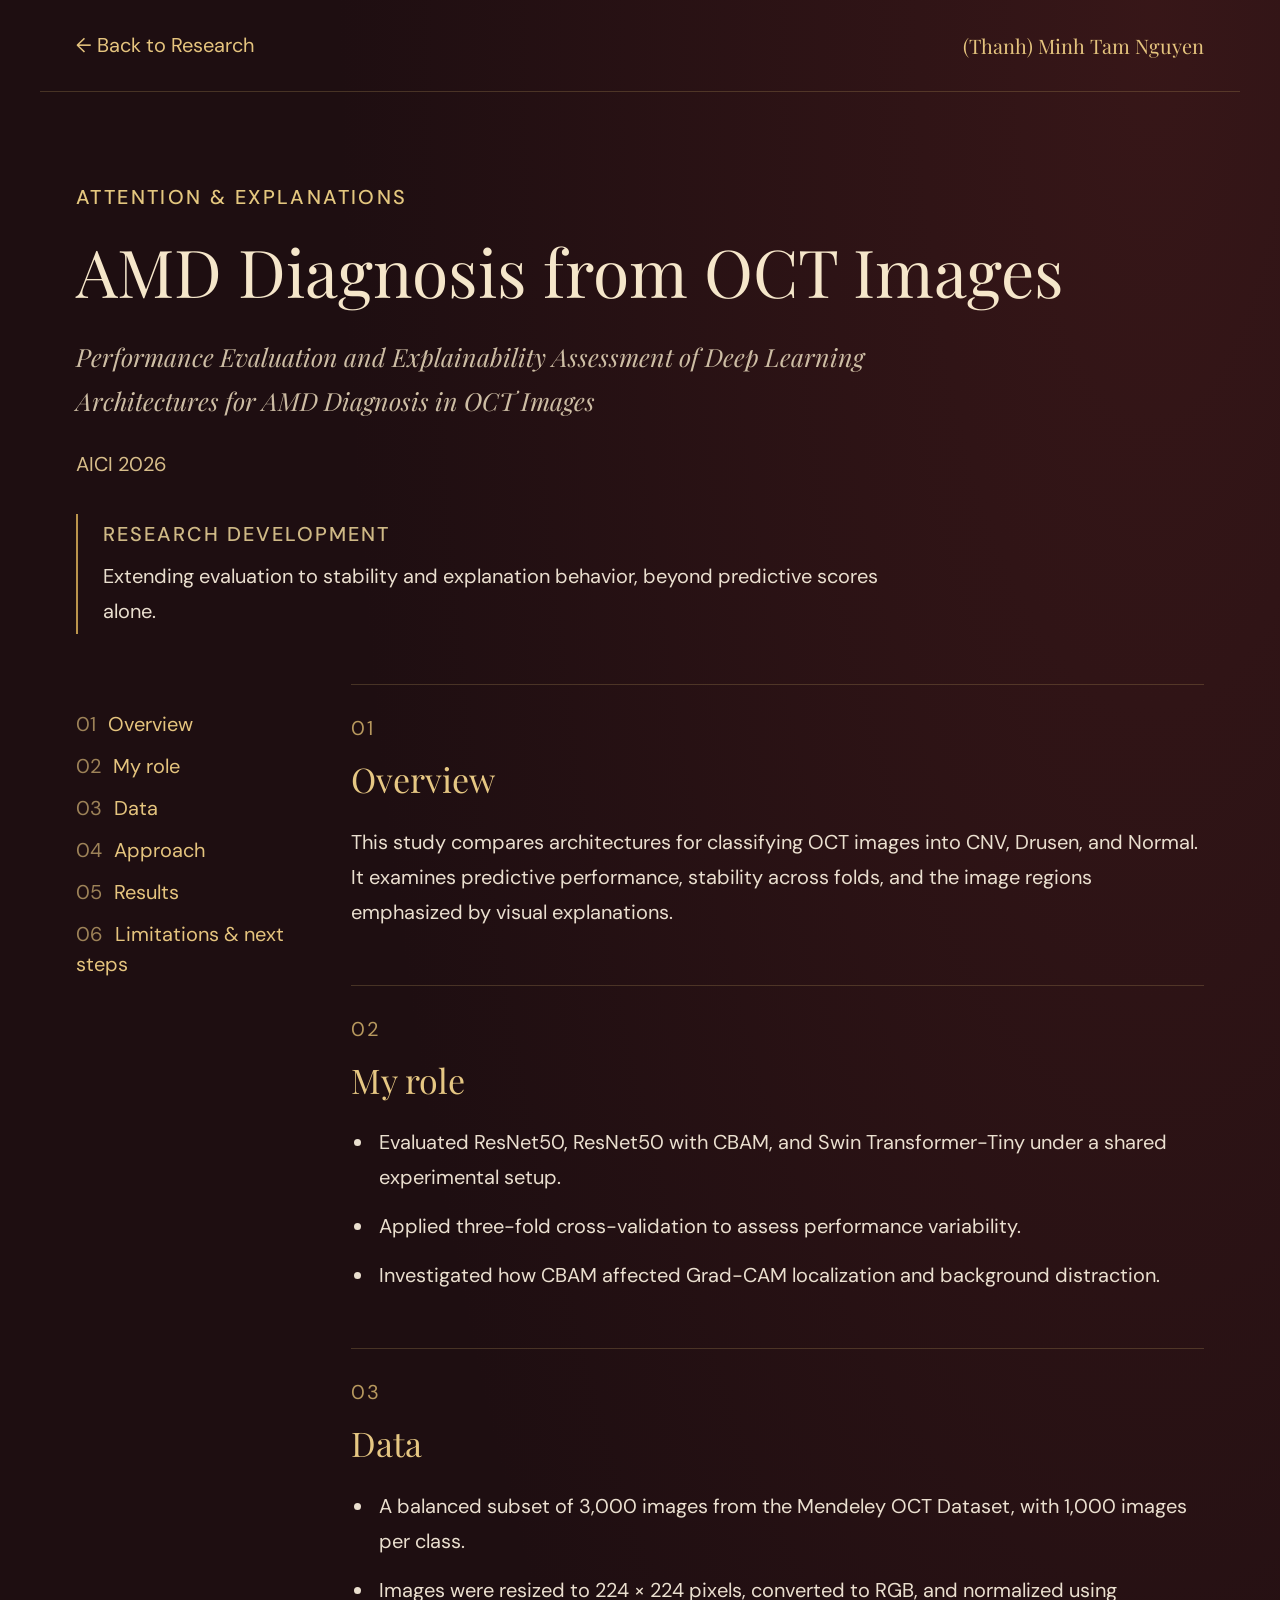
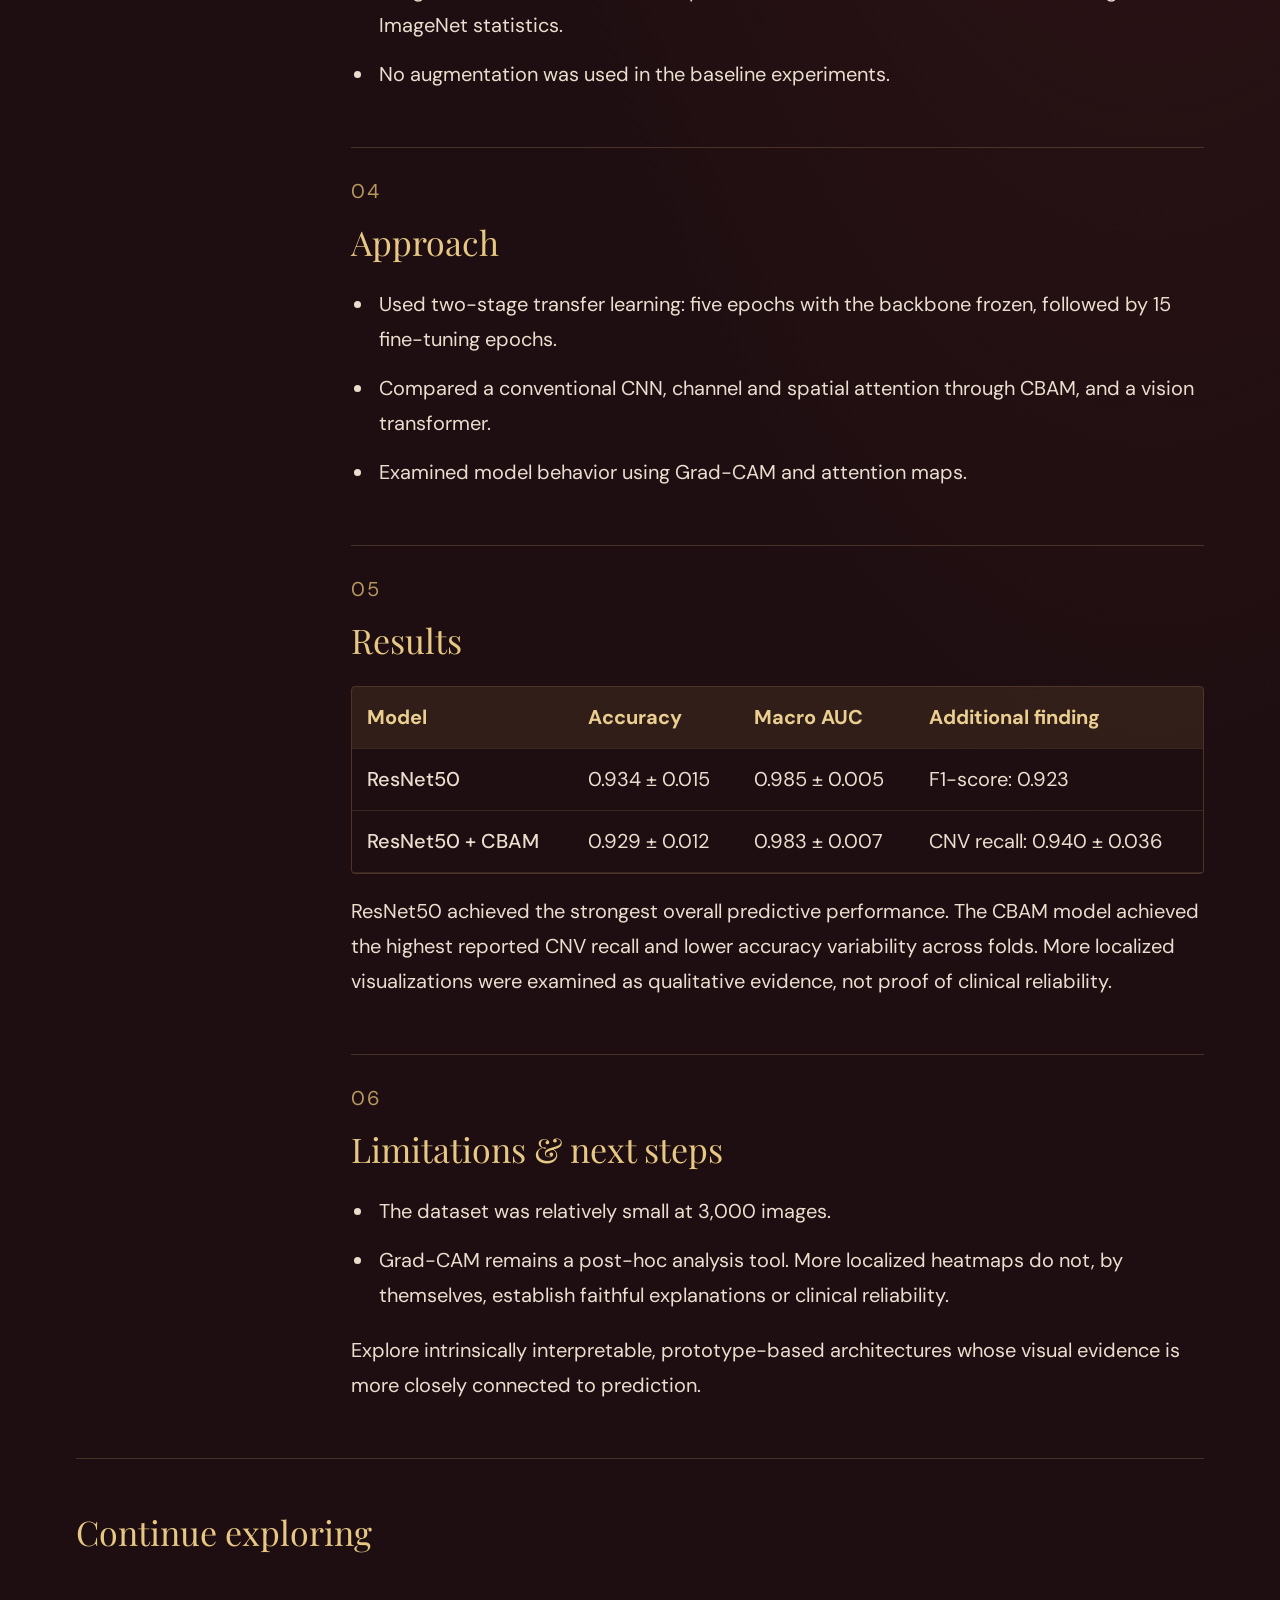
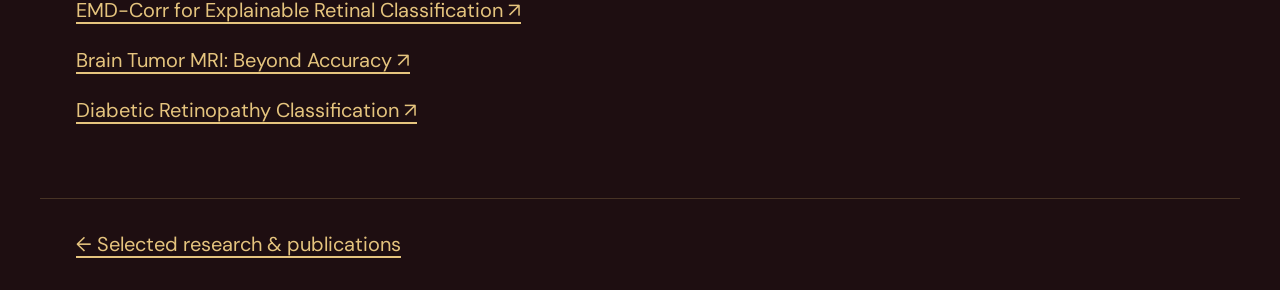
==== projects/amd-oct.html @ cfe6b87f "Add featured EMD-Corr research and four detailed project pages" ====
<!doctype html><html lang="en"><head><meta charset="utf-8"><meta name="viewport" content="width=device-width,initial-scale=1"><meta name="description" content="Comparing CNN, attention-enhanced CNN, and transformer models through cross-validation and visual explanations."><meta name="theme-color" content="#260c10"><title>AMD Diagnosis from OCT Images | (Thanh) Minh Tam Nguyen</title><link rel="stylesheet" href="../project.css"></head><body class="project-page">
<a class="skip-project" href="#project-content">Skip to project</a><header class="project-header"><a href="../index.html#papers">← Back to Research</a><a class="project-owner" href="../index.html">(Thanh) Minh Tam Nguyen</a></header>
<main id="project-content"><div class="project-hero"><p class="research-badge">Attention &amp; explanations</p><h1>AMD Diagnosis from OCT Images</h1><p class="project-paper">Performance Evaluation and Explainability Assessment of Deep Learning Architectures for AMD Diagnosis in OCT Images</p><p class="research-venue">AICI 2026</p><div class="project-development"><span>Research development</span><p>Extending evaluation to stability and explanation behavior, beyond predictive scores alone.</p></div></div>
<div class="project-layout"><nav class="project-toc" aria-label="Project contents"><a href="#overview"><span>01</span>Overview</a><a href="#role"><span>02</span>My role</a><a href="#data"><span>03</span>Data</a><a href="#approach"><span>04</span>Approach</a><a href="#results"><span>05</span>Results</a><a href="#limitations"><span>06</span>Limitations &amp; next steps</a></nav><div class="project-body"><section id="overview"><p class="project-number">01</p><h2>Overview</h2><p>This study compares architectures for classifying OCT images into CNV, Drusen, and Normal. It examines predictive performance, stability across folds, and the image regions emphasized by visual explanations.</p></section><section id="role"><p class="project-number">02</p><h2>My role</h2><ul><li>Evaluated ResNet50, ResNet50 with CBAM, and Swin Transformer-Tiny under a shared experimental setup.</li><li>Applied three-fold cross-validation to assess performance variability.</li><li>Investigated how CBAM affected Grad-CAM localization and background distraction.</li></ul></section><section id="data"><p class="project-number">03</p><h2>Data</h2><ul><li>A balanced subset of 3,000 images from the Mendeley OCT Dataset, with 1,000 images per class.</li><li>Images were resized to 224 × 224 pixels, converted to RGB, and normalized using ImageNet statistics.</li><li>No augmentation was used in the baseline experiments.</li></ul></section><section id="approach"><p class="project-number">04</p><h2>Approach</h2><ul><li>Used two-stage transfer learning: five epochs with the backbone frozen, followed by 15 fine-tuning epochs.</li><li>Compared a conventional CNN, channel and spatial attention through CBAM, and a vision transformer.</li><li>Examined model behavior using Grad-CAM and attention maps.</li></ul></section><section id="results"><p class="project-number">05</p><h2>Results</h2><div class="results-scroll" role="region" aria-label="Results table" tabindex="0"><table><thead><tr><th scope="col">Model</th><th scope="col">Accuracy</th><th scope="col">Macro AUC</th><th scope="col">Additional finding</th></tr></thead><tbody><tr><th scope="row">ResNet50</th><td>0.934 ± 0.015</td><td>0.985 ± 0.005</td><td>F1-score: 0.923</td></tr><tr><th scope="row">ResNet50 + CBAM</th><td>0.929 ± 0.012</td><td>0.983 ± 0.007</td><td>CNV recall: 0.940 ± 0.036</td></tr></tbody></table></div><p>ResNet50 achieved the strongest overall predictive performance. The CBAM model achieved the highest reported CNV recall and lower accuracy variability across folds. More localized visualizations were examined as qualitative evidence, not proof of clinical reliability.</p></section><section id="limitations"><p class="project-number">06</p><h2>Limitations &amp; next steps</h2><ul><li>The dataset was relatively small at 3,000 images.</li><li>Grad-CAM remains a post-hoc analysis tool. More localized heatmaps do not, by themselves, establish faithful explanations or clinical reliability.</li></ul><p>Explore intrinsically interpretable, prototype-based architectures whose visual evidence is more closely connected to prediction.</p></section></div></div>
<aside class="project-related" aria-label="Other research projects"><h2>Continue exploring</h2><a href="emd-corr.html">EMD-Corr for Explainable Retinal Classification ↗</a><a href="brain-mri.html">Brain Tumor MRI: Beyond Accuracy ↗</a><a href="diabetic-retinopathy.html">Diabetic Retinopathy Classification ↗</a></aside></main><footer class="project-footer"><a href="../index.html#papers">← Selected research & publications</a></footer></body></html>
---- project.css ----
@import url('https://fonts.googleapis.com/css2?family=DM+Sans:wght@400;500;600&family=Playfair+Display:ital,wght@0,400;0,500;1,400&display=swap');
/* Shared research cards and quiet, readable project pages. */
.selected-research{margin:35px 0 75px}.research-intro{max-width:760px}.cinematic .research-intro h3{font:400 clamp(32px,4vw,50px)/1.15 'Playfair Display',Georgia,serif;margin:0 0 22px}.research-intro em{color:#dec17d}.research-intro p,.research-card p,.research-comparison-note{font:400 20px/1.6 'DM Sans',sans-serif;color:#e0d6c6}
.research-path{display:grid;grid-template-columns:repeat(4,1fr);gap:20px;list-style:none;padding:0;margin:32px 0 40px}.research-path li{border-top:1px solid #a5875355;padding:18px 0}.research-path span,.research-badge{display:block;color:#e4c77f;font:500 20px/1.5 'DM Sans',sans-serif;letter-spacing:.12em;text-transform:uppercase}.research-path strong{display:block;font:400 23px/1.3 'Playfair Display',Georgia,serif;margin:12px 0}.research-path small{display:block;color:#c5b7a4;font:400 20px/1.5 'DM Sans',sans-serif}.research-path .research-path-latest{border-color:#e9c574}
.research-project-grid{display:grid;grid-template-columns:repeat(3,minmax(0,1fr));gap:22px}.research-card{display:flex;flex-direction:column;padding:28px;background:linear-gradient(145deg,#211b16f5,#180f10f5);border:1px solid #a587534d;border-radius:8px;min-width:0}.research-card.research-featured{grid-column:1/-1;display:grid;grid-template-columns:1.45fr 1fr;gap:40px;padding:38px;border:1px solid #d6b461;box-shadow:inset 0 0 40px #b6852420,0 8px 35px #0003;background:radial-gradient(ellipse at 100% 0,#9c652633,transparent 65%),#211514}.research-featured .research-badge{display:inline-block;border:1px solid #bda05d;padding:6px 12px;background:#9d76251a}.cinematic .research-card h3{font:400 29px/1.25 'Playfair Display',Georgia,serif;color:#f4e7cf;margin:15px 0}.cinematic .research-featured h3{font-size:clamp(32px,3.5vw,43px)}.research-card .research-venue{font-size:20px;color:#c5b7a4}.research-card .research-tags{font-size:20px;color:#d9be83}.research-link{display:inline-block;margin:12px 0 20px;color:#f0d28a;text-decoration:none;border-bottom:1px solid #a58753;padding:7px 0;font:500 20px/1.4 'DM Sans',sans-serif}.research-link:hover{color:#fff0ce;border-color:currentColor}.research-link:focus-visible{outline:2px solid #f0d28a;outline-offset:6px}.research-card-evidence{margin-top:auto;padding-top:22px;border-top:1px solid #a587533b}.research-featured .research-card-evidence{margin:0;align-self:center;padding:26px 0 26px 30px;border-top:0;border-left:1px solid #a5875366}.research-card-evidence>strong{display:block;color:#e9cc85;font:400 27px/1.3 'Playfair Display',Georgia,serif}.research-featured .research-card-evidence>strong{font-size:36px}.research-card-evidence>p{font-size:20px}.research-growth{margin-top:24px}.research-growth span,.project-development>span{display:block;font:500 20px/1.5 'DM Sans',sans-serif;color:#cfb986;letter-spacing:.1em;text-transform:uppercase;margin-bottom:10px}.research-comparison-note{font-size:20px;max-width:760px;margin-top:25px}.publication-heading{border-top:1px solid #ac8c464d;padding-top:35px}.cinematic .publication-heading h3{font:400 clamp(32px,4vw,46px)/1.2 'Playfair Display',Georgia,serif;margin:0}
.project-page{margin:0;background:radial-gradient(ellipse at 90% 0,#54202077,transparent 50%),#1e0e11;color:#eadfcf;font:400 20px/1.75 'DM Sans',sans-serif}.project-page *{box-sizing:border-box}.project-page a{color:#e5c47e;text-underline-offset:5px}.project-page a:focus-visible{outline:2px solid #e5c47e;outline-offset:5px}.project-header,.project-footer{max-width:1200px;margin:auto;padding:28px 36px;display:flex;justify-content:space-between;gap:24px;border-bottom:1px solid #a587534d}.project-header a{text-decoration:none;font-size:20px}.project-owner{font-family:'Playfair Display',Georgia,serif}.project-page main{max-width:1200px;margin:auto;padding:0 36px}.project-hero{max-width:1000px;padding:70px 0 50px}.project-hero h1{font:400 clamp(38px,5.4vw,66px)/1.15 'Playfair Display',Georgia,serif;margin:22px 0;color:#f5e6ca}.project-paper{max-width:850px;color:#cdbda4;font-family:'Playfair Display',Georgia,serif;font-style:italic;font-size:25px}.research-venue{color:#d7bd8a}.project-development{border-left:2px solid #bb944c;padding:5px 0 5px 25px;margin-top:32px;max-width:820px}.project-development p{margin:0}.project-layout{display:grid;grid-template-columns:225px minmax(0,1fr);gap:50px}.project-toc{position:sticky;top:25px;align-self:start;display:grid;gap:12px;padding:25px 0}.project-toc a{text-decoration:none;font-size:20px;line-height:1.5}.project-toc span{color:#9d8258;margin-right:12px}.project-body section{padding:26px 0 35px;border-top:1px solid #a587534d;scroll-margin-top:25px}.project-number{color:#b7985e;font-size:20px;letter-spacing:.1em;margin:0}.project-page h2{font:400 34px/1.25 'Playfair Display',Georgia,serif;color:#e6c783;margin:12px 0 24px}.project-body li{padding-left:5px;margin-bottom:14px}.project-body ul{padding-left:23px}.results-scroll{max-width:100%;overflow-x:auto;border:1px solid #a5875355;border-radius:4px}.results-scroll table{border-collapse:collapse;width:100%;text-align:left;font-size:20px;line-height:1.55}.results-scroll th,.results-scroll td{padding:15px;border-bottom:1px solid #a5875333;min-width:120px}.results-scroll thead{background:#b8944a1f;color:#ebcf90}.results-scroll tbody th{font-weight:500}.project-related{border-top:1px solid #a587534d;padding:40px 0;display:grid;gap:15px}.project-related a{font-size:20px}.project-footer{border-top:1px solid #a587534d;border-bottom:0;margin-top:30px}.skip-project{position:absolute;top:-100px;left:20px;padding:10px;background:#1e0e11}.skip-project:focus{top:10px}
@media(max-width:1100px){.research-project-grid{grid-template-columns:repeat(2,minmax(0,1fr))}.research-path{grid-template-columns:repeat(2,1fr)}.project-layout{grid-template-columns:180px minmax(0,1fr);gap:25px}}
@media(max-width:700px){.research-project-grid,.research-card.research-featured{grid-template-columns:1fr}.research-card,.research-card.research-featured{padding:24px}.research-card.research-featured{gap:12px}.research-featured .research-card-evidence{padding:22px 0 0;border-left:0;border-top:1px solid #a5875366}.research-path{gap:15px}.research-path strong{font-size:21px}.research-path small{font-size:20px}.project-header{flex-direction:column;gap:12px;padding:22px}.project-page main{padding:0 22px}.project-hero{padding:38px 0}.project-layout{display:block}.project-toc{position:static;grid-template-columns:1fr 1fr;border-top:1px solid #a587534d;margin-bottom:15px}.project-header a,.project-toc a{font-size:20px}.project-footer{padding:24px 22px}.project-page h2{font-size:30px}.project-paper{font-size:23px}}
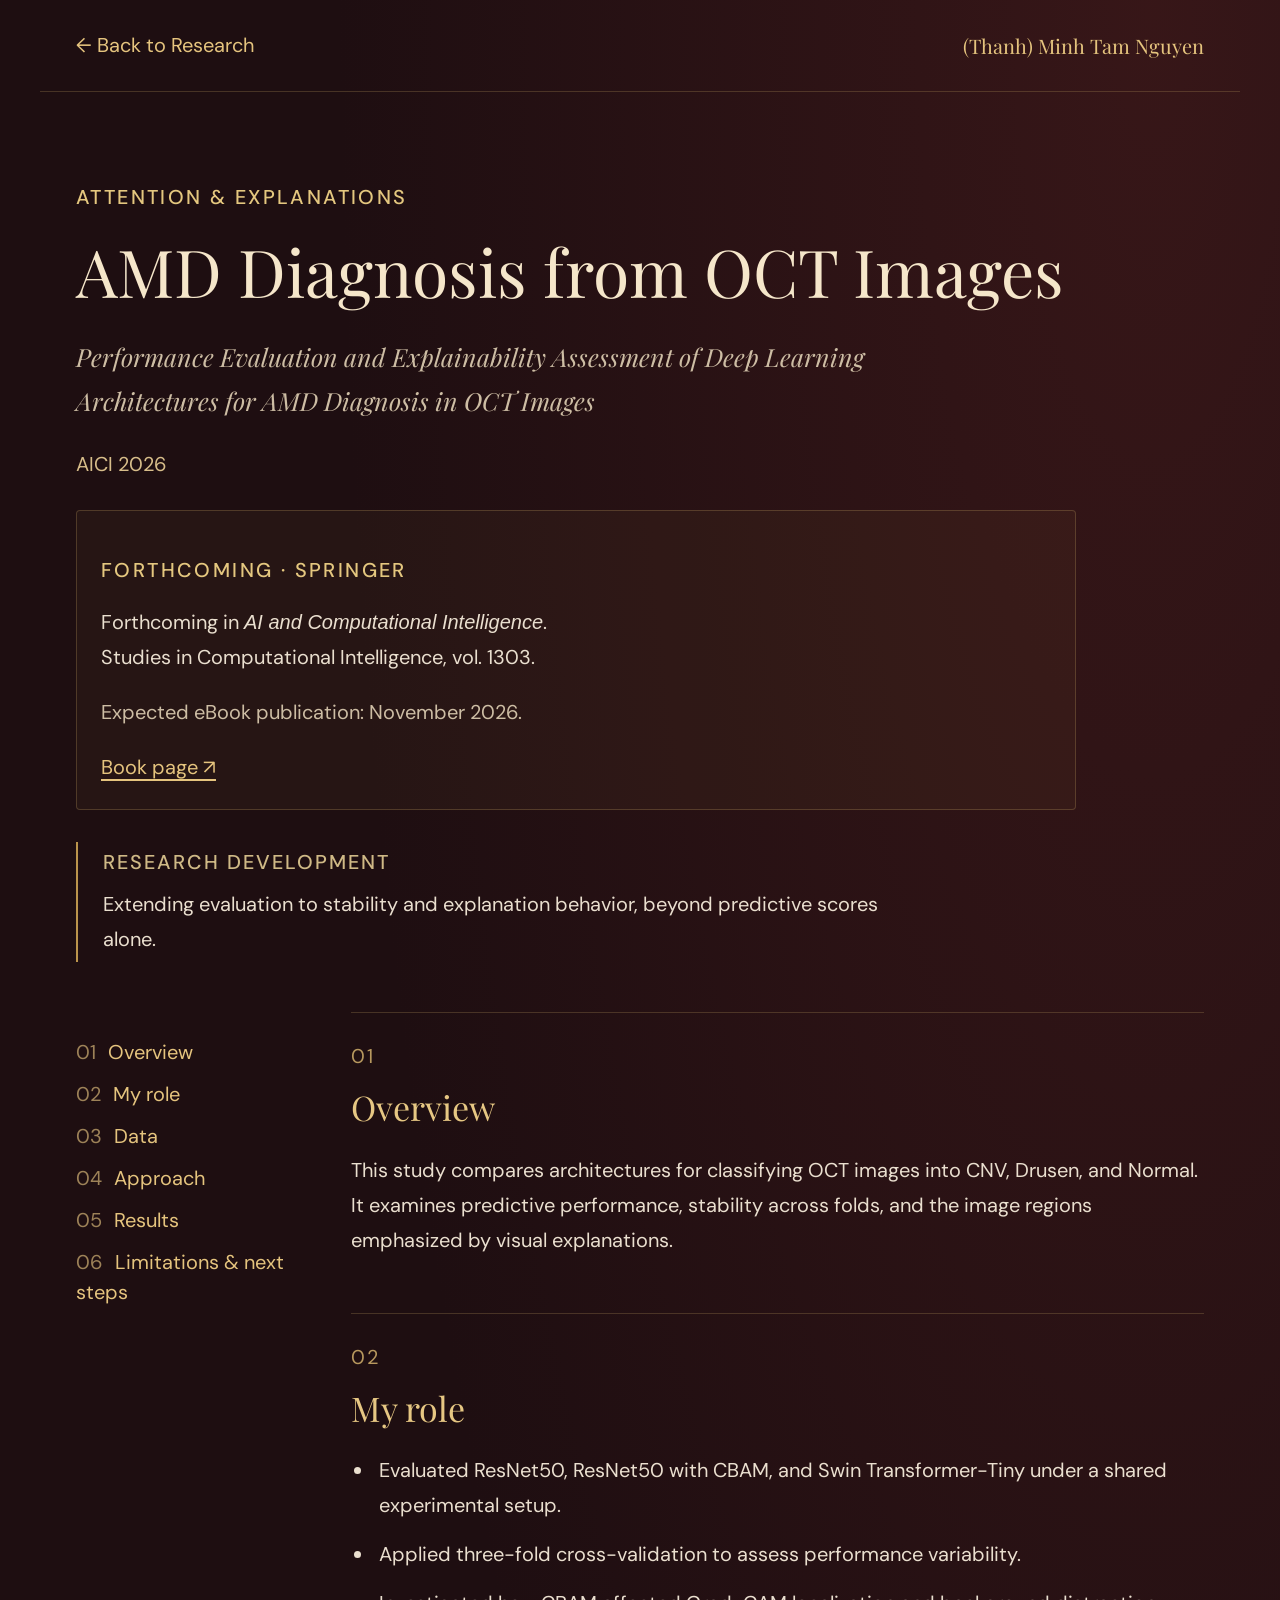
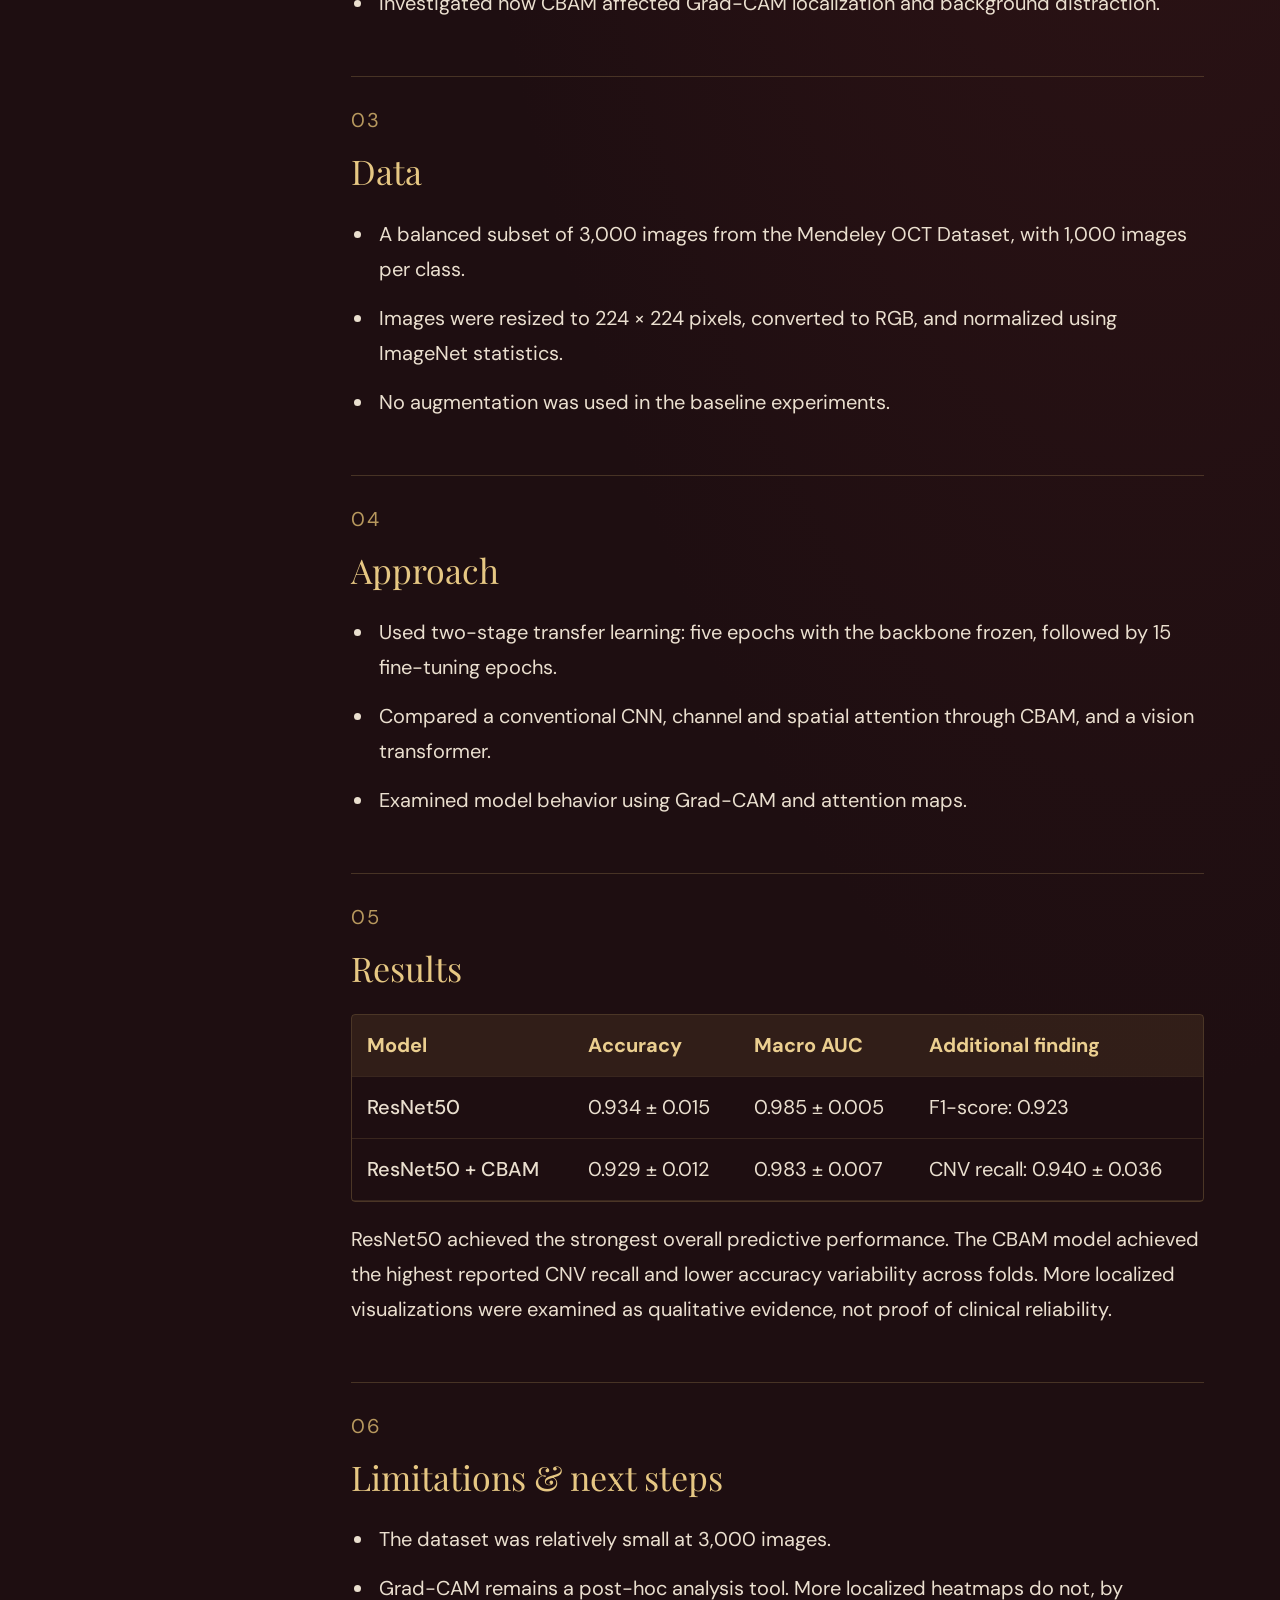
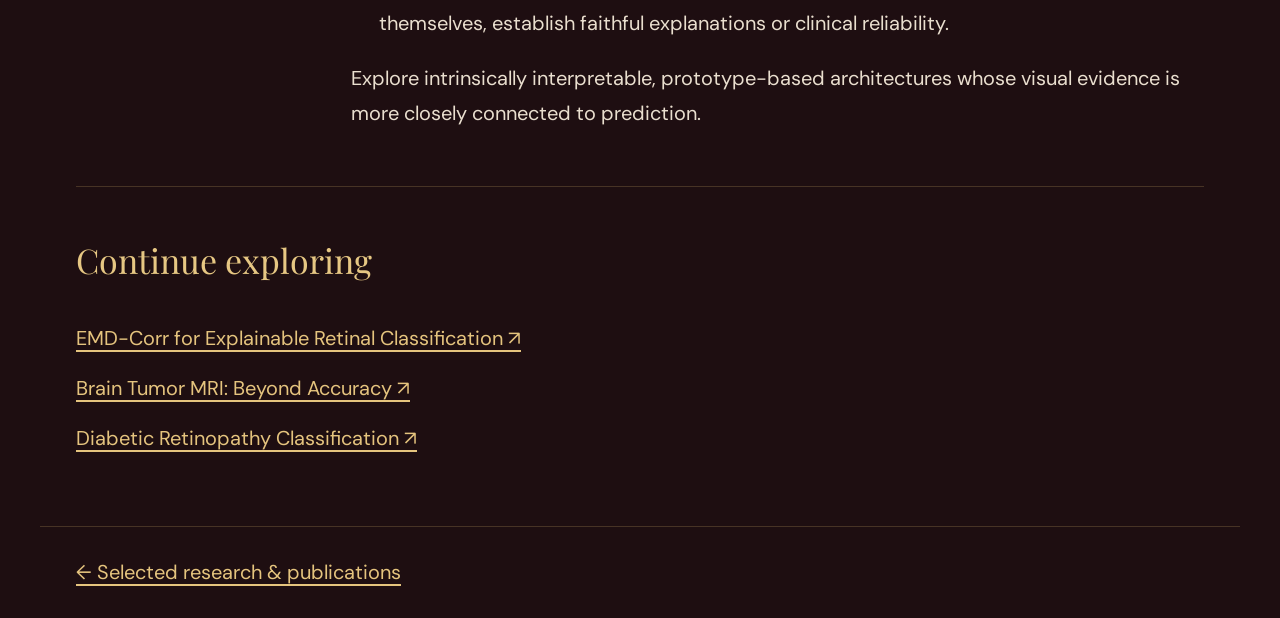
==== commit 4bbbd440: "Add forthcoming Springer book details for AICI and IFSA research" ====
--- a/projects/amd-oct.html
+++ b/projects/amd-oct.html
@@ -1,5 +1,5 @@
 <!doctype html><html lang="en"><head><meta charset="utf-8"><meta name="viewport" content="width=device-width,initial-scale=1"><meta name="description" content="Comparing CNN, attention-enhanced CNN, and transformer models through cross-validation and visual explanations."><meta name="theme-color" content="#260c10"><title>AMD Diagnosis from OCT Images | (Thanh) Minh Tam Nguyen</title><link rel="stylesheet" href="../project.css"></head><body class="project-page">
 <a class="skip-project" href="#project-content">Skip to project</a><header class="project-header"><a href="../index.html#papers">← Back to Research</a><a class="project-owner" href="../index.html">(Thanh) Minh Tam Nguyen</a></header>
-<main id="project-content"><div class="project-hero"><p class="research-badge">Attention &amp; explanations</p><h1>AMD Diagnosis from OCT Images</h1><p class="project-paper">Performance Evaluation and Explainability Assessment of Deep Learning Architectures for AMD Diagnosis in OCT Images</p><p class="research-venue">AICI 2026</p><div class="project-development"><span>Research development</span><p>Extending evaluation to stability and explanation behavior, beyond predictive scores alone.</p></div></div>
+<main id="project-content"><div class="project-hero"><p class="research-badge">Attention &amp; explanations</p><h1>AMD Diagnosis from OCT Images</h1><p class="project-paper">Performance Evaluation and Explainability Assessment of Deep Learning Architectures for AMD Diagnosis in OCT Images</p><p class="research-venue">AICI 2026</p><div class="project-publication"><p class="research-badge">Forthcoming · Springer</p><p>Forthcoming in <em>AI and Computational Intelligence</em>.<br>Studies in Computational Intelligence, vol. 1303.</p><p>Expected eBook publication: November 2026.</p><a href="https://link.springer.com/book/9783032391315" target="_blank" rel="noopener noreferrer">Book page &#8599;</a></div><div class="project-development"><span>Research development</span><p>Extending evaluation to stability and explanation behavior, beyond predictive scores alone.</p></div></div>
 <div class="project-layout"><nav class="project-toc" aria-label="Project contents"><a href="#overview"><span>01</span>Overview</a><a href="#role"><span>02</span>My role</a><a href="#data"><span>03</span>Data</a><a href="#approach"><span>04</span>Approach</a><a href="#results"><span>05</span>Results</a><a href="#limitations"><span>06</span>Limitations &amp; next steps</a></nav><div class="project-body"><section id="overview"><p class="project-number">01</p><h2>Overview</h2><p>This study compares architectures for classifying OCT images into CNV, Drusen, and Normal. It examines predictive performance, stability across folds, and the image regions emphasized by visual explanations.</p></section><section id="role"><p class="project-number">02</p><h2>My role</h2><ul><li>Evaluated ResNet50, ResNet50 with CBAM, and Swin Transformer-Tiny under a shared experimental setup.</li><li>Applied three-fold cross-validation to assess performance variability.</li><li>Investigated how CBAM affected Grad-CAM localization and background distraction.</li></ul></section><section id="data"><p class="project-number">03</p><h2>Data</h2><ul><li>A balanced subset of 3,000 images from the Mendeley OCT Dataset, with 1,000 images per class.</li><li>Images were resized to 224 × 224 pixels, converted to RGB, and normalized using ImageNet statistics.</li><li>No augmentation was used in the baseline experiments.</li></ul></section><section id="approach"><p class="project-number">04</p><h2>Approach</h2><ul><li>Used two-stage transfer learning: five epochs with the backbone frozen, followed by 15 fine-tuning epochs.</li><li>Compared a conventional CNN, channel and spatial attention through CBAM, and a vision transformer.</li><li>Examined model behavior using Grad-CAM and attention maps.</li></ul></section><section id="results"><p class="project-number">05</p><h2>Results</h2><div class="results-scroll" role="region" aria-label="Results table" tabindex="0"><table><thead><tr><th scope="col">Model</th><th scope="col">Accuracy</th><th scope="col">Macro AUC</th><th scope="col">Additional finding</th></tr></thead><tbody><tr><th scope="row">ResNet50</th><td>0.934 ± 0.015</td><td>0.985 ± 0.005</td><td>F1-score: 0.923</td></tr><tr><th scope="row">ResNet50 + CBAM</th><td>0.929 ± 0.012</td><td>0.983 ± 0.007</td><td>CNV recall: 0.940 ± 0.036</td></tr></tbody></table></div><p>ResNet50 achieved the strongest overall predictive performance. The CBAM model achieved the highest reported CNV recall and lower accuracy variability across folds. More localized visualizations were examined as qualitative evidence, not proof of clinical reliability.</p></section><section id="limitations"><p class="project-number">06</p><h2>Limitations &amp; next steps</h2><ul><li>The dataset was relatively small at 3,000 images.</li><li>Grad-CAM remains a post-hoc analysis tool. More localized heatmaps do not, by themselves, establish faithful explanations or clinical reliability.</li></ul><p>Explore intrinsically interpretable, prototype-based architectures whose visual evidence is more closely connected to prediction.</p></section></div></div>
 <aside class="project-related" aria-label="Other research projects"><h2>Continue exploring</h2><a href="emd-corr.html">EMD-Corr for Explainable Retinal Classification ↗</a><a href="brain-mri.html">Brain Tumor MRI: Beyond Accuracy ↗</a><a href="diabetic-retinopathy.html">Diabetic Retinopathy Classification ↗</a></aside></main><footer class="project-footer"><a href="../index.html#papers">← Selected research & publications</a></footer></body></html>
--- a/project.css
+++ b/project.css
@@ -6,3 +6,5 @@
 .project-page{margin:0;background:radial-gradient(ellipse at 90% 0,#54202077,transparent 50%),#1e0e11;color:#eadfcf;font:400 20px/1.75 'DM Sans',sans-serif}.project-page *{box-sizing:border-box}.project-page a{color:#e5c47e;text-underline-offset:5px}.project-page a:focus-visible{outline:2px solid #e5c47e;outline-offset:5px}.project-header,.project-footer{max-width:1200px;margin:auto;padding:28px 36px;display:flex;justify-content:space-between;gap:24px;border-bottom:1px solid #a587534d}.project-header a{text-decoration:none;font-size:20px}.project-owner{font-family:'Playfair Display',Georgia,serif}.project-page main{max-width:1200px;margin:auto;padding:0 36px}.project-hero{max-width:1000px;padding:70px 0 50px}.project-hero h1{font:400 clamp(38px,5.4vw,66px)/1.15 'Playfair Display',Georgia,serif;margin:22px 0;color:#f5e6ca}.project-paper{max-width:850px;color:#cdbda4;font-family:'Playfair Display',Georgia,serif;font-style:italic;font-size:25px}.research-venue{color:#d7bd8a}.project-development{border-left:2px solid #bb944c;padding:5px 0 5px 25px;margin-top:32px;max-width:820px}.project-development p{margin:0}.project-layout{display:grid;grid-template-columns:225px minmax(0,1fr);gap:50px}.project-toc{position:sticky;top:25px;align-self:start;display:grid;gap:12px;padding:25px 0}.project-toc a{text-decoration:none;font-size:20px;line-height:1.5}.project-toc span{color:#9d8258;margin-right:12px}.project-body section{padding:26px 0 35px;border-top:1px solid #a587534d;scroll-margin-top:25px}.project-number{color:#b7985e;font-size:20px;letter-spacing:.1em;margin:0}.project-page h2{font:400 34px/1.25 'Playfair Display',Georgia,serif;color:#e6c783;margin:12px 0 24px}.project-body li{padding-left:5px;margin-bottom:14px}.project-body ul{padding-left:23px}.results-scroll{max-width:100%;overflow-x:auto;border:1px solid #a5875355;border-radius:4px}.results-scroll table{border-collapse:collapse;width:100%;text-align:left;font-size:20px;line-height:1.55}.results-scroll th,.results-scroll td{padding:15px;border-bottom:1px solid #a5875333;min-width:120px}.results-scroll thead{background:#b8944a1f;color:#ebcf90}.results-scroll tbody th{font-weight:500}.project-related{border-top:1px solid #a587534d;padding:40px 0;display:grid;gap:15px}.project-related a{font-size:20px}.project-footer{border-top:1px solid #a587534d;border-bottom:0;margin-top:30px}.skip-project{position:absolute;top:-100px;left:20px;padding:10px;background:#1e0e11}.skip-project:focus{top:10px}
 @media(max-width:1100px){.research-project-grid{grid-template-columns:repeat(2,minmax(0,1fr))}.research-path{grid-template-columns:repeat(2,1fr)}.project-layout{grid-template-columns:180px minmax(0,1fr);gap:25px}}
 @media(max-width:700px){.research-project-grid,.research-card.research-featured{grid-template-columns:1fr}.research-card,.research-card.research-featured{padding:24px}.research-card.research-featured{gap:12px}.research-featured .research-card-evidence{padding:22px 0 0;border-left:0;border-top:1px solid #a5875366}.research-path{gap:15px}.research-path strong{font-size:21px}.research-path small{font-size:20px}.project-header{flex-direction:column;gap:12px;padding:22px}.project-page main{padding:0 22px}.project-hero{padding:38px 0}.project-layout{display:block}.project-toc{position:static;grid-template-columns:1fr 1fr;border-top:1px solid #a587534d;margin-bottom:15px}.project-header a,.project-toc a{font-size:20px}.project-footer{padding:24px 22px}.project-page h2{font-size:30px}.project-paper{font-size:23px}}
+
+.publication-info{border-top:1px solid #987b4844;margin-top:20px;padding-top:20px}.publication-info a{display:inline-block;padding:8px 0}.project-publication{margin:28px 0;padding:24px;border:1px solid #a5875355;border-radius:4px;background:#b8944a0d}.project-publication p:last-of-type{color:#cdbda4}
